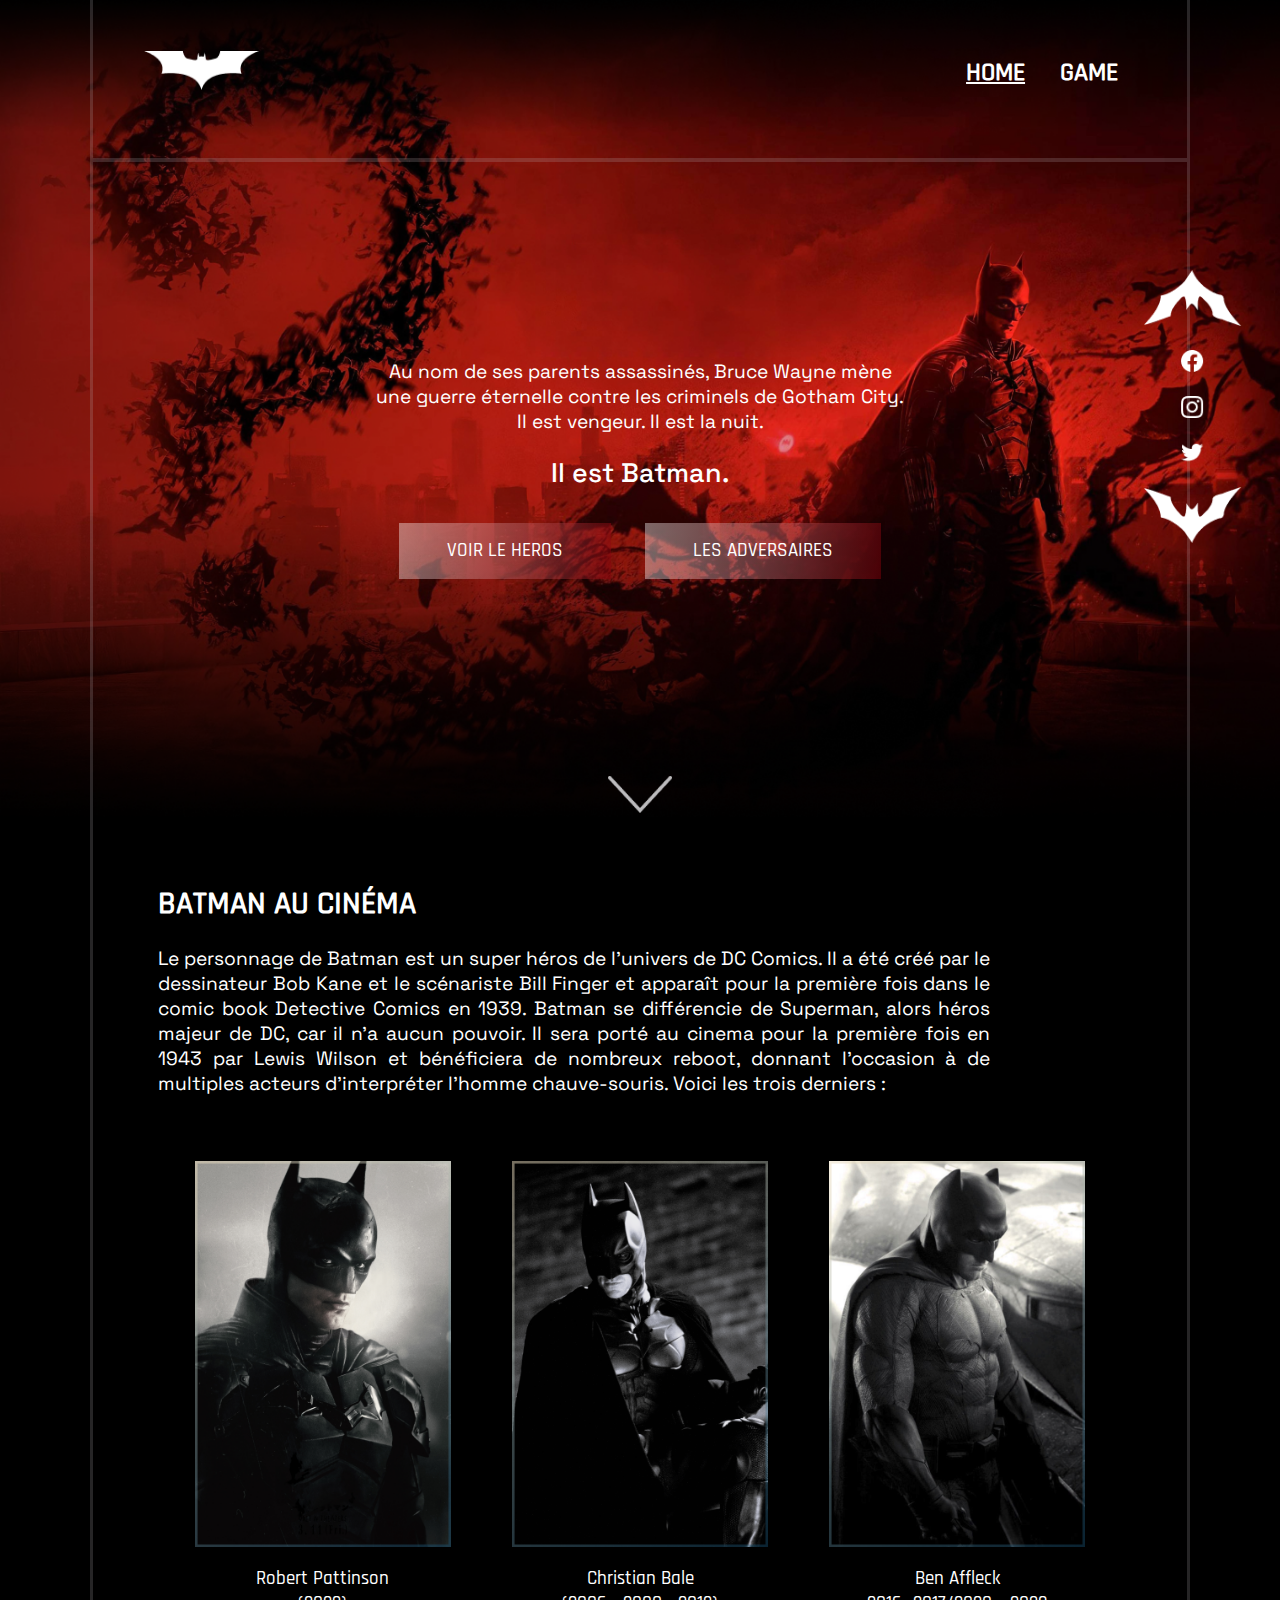
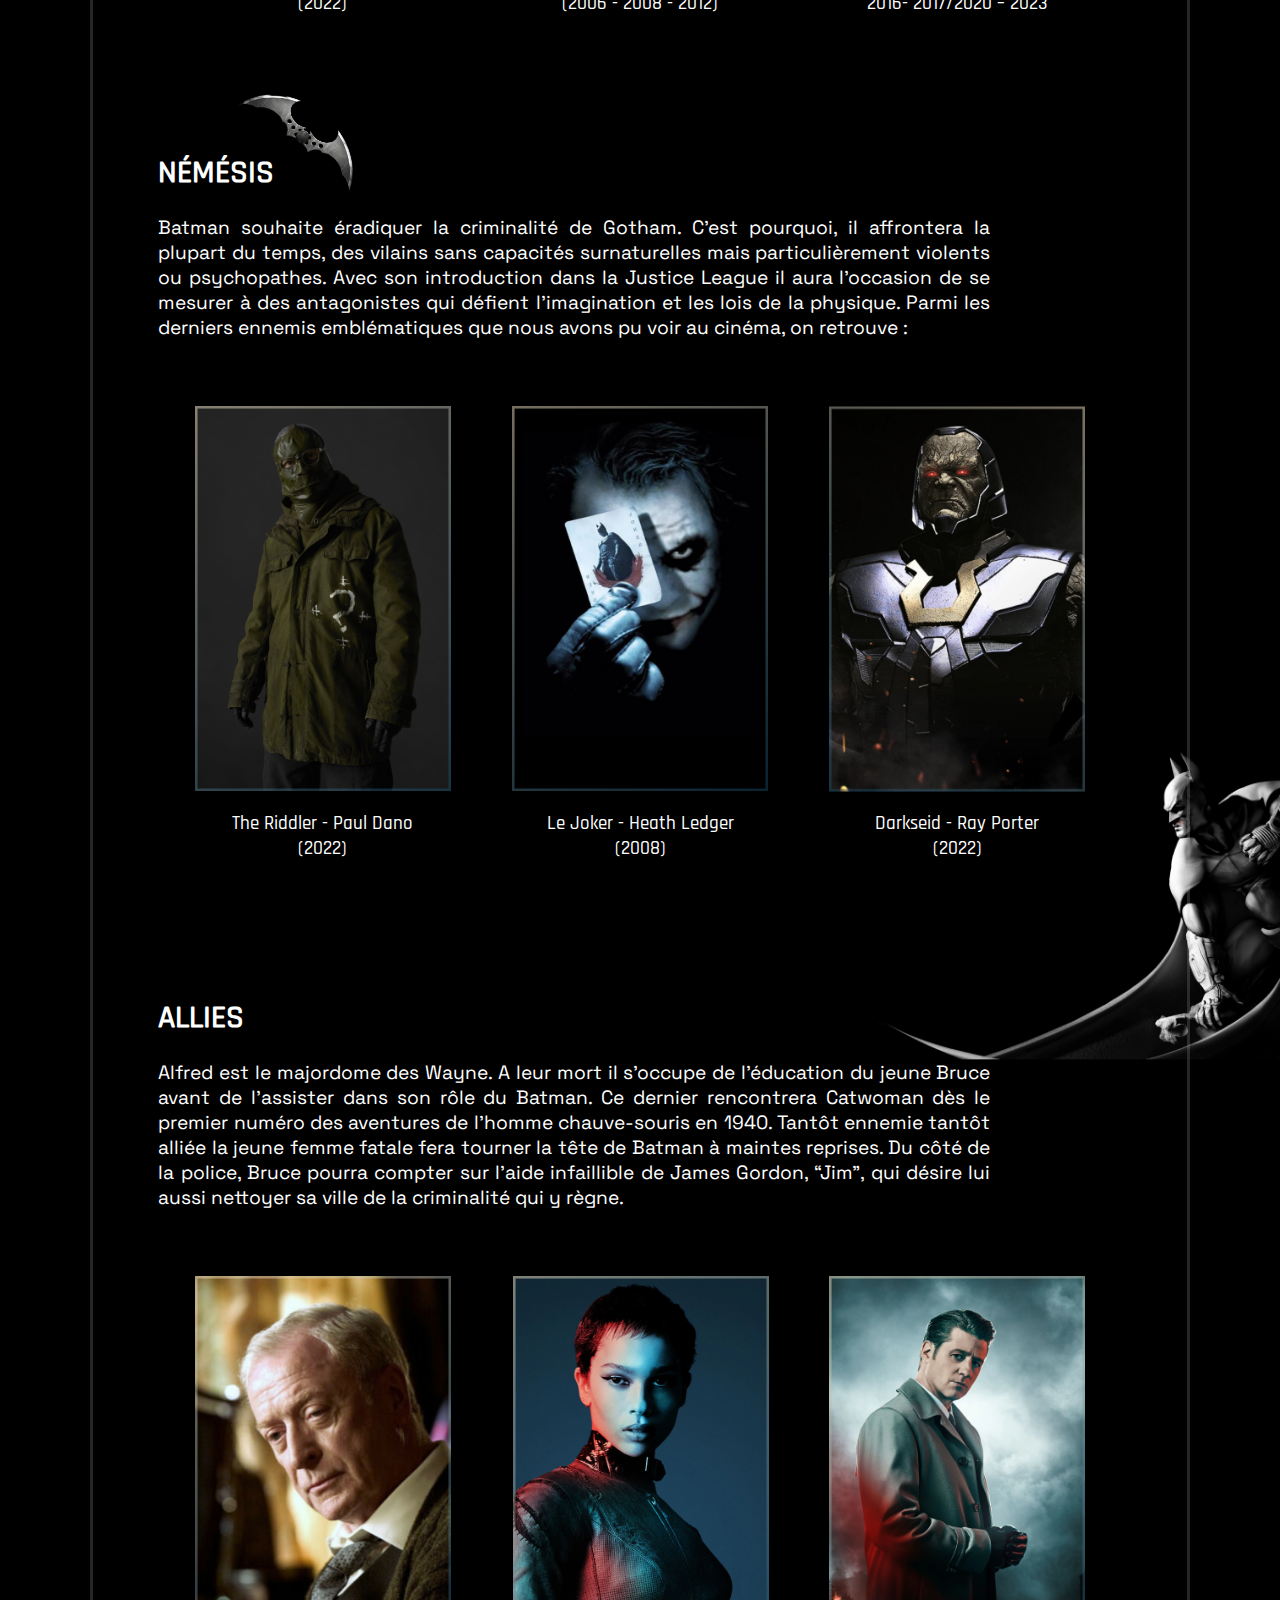
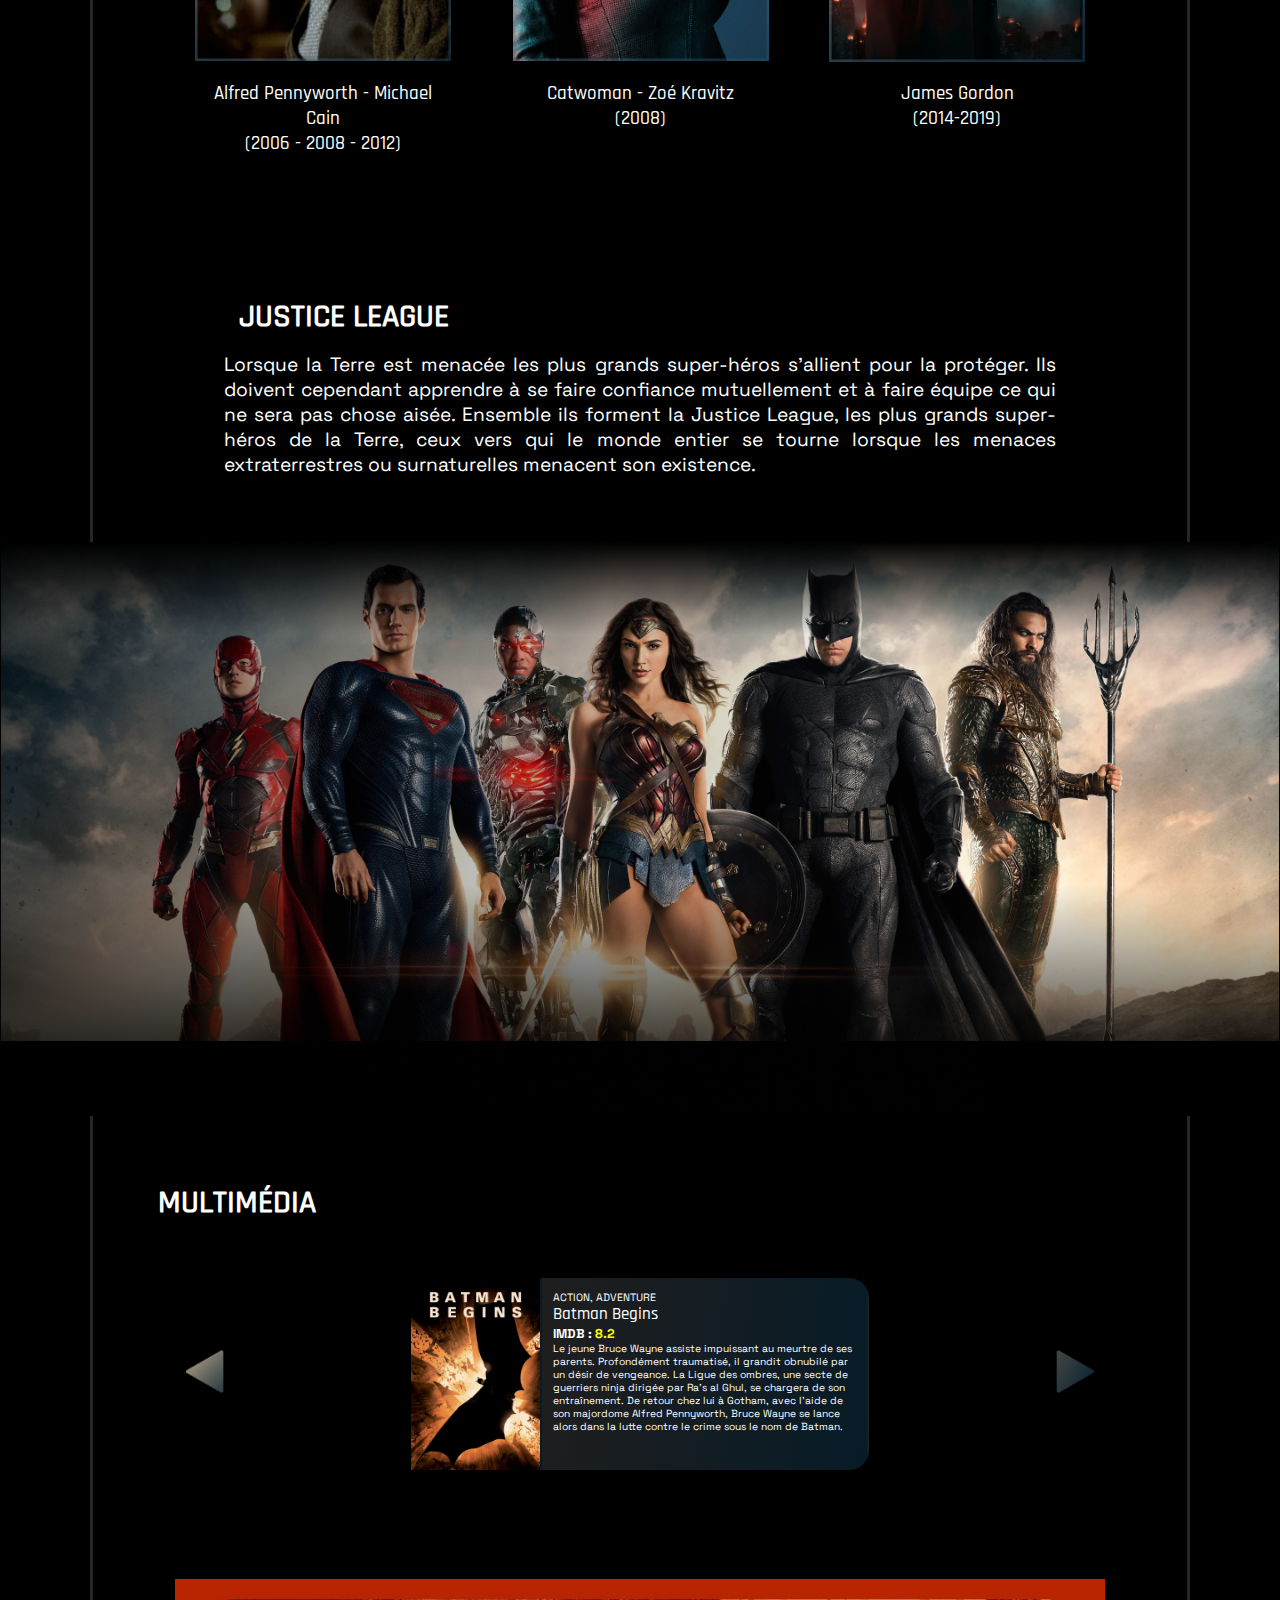
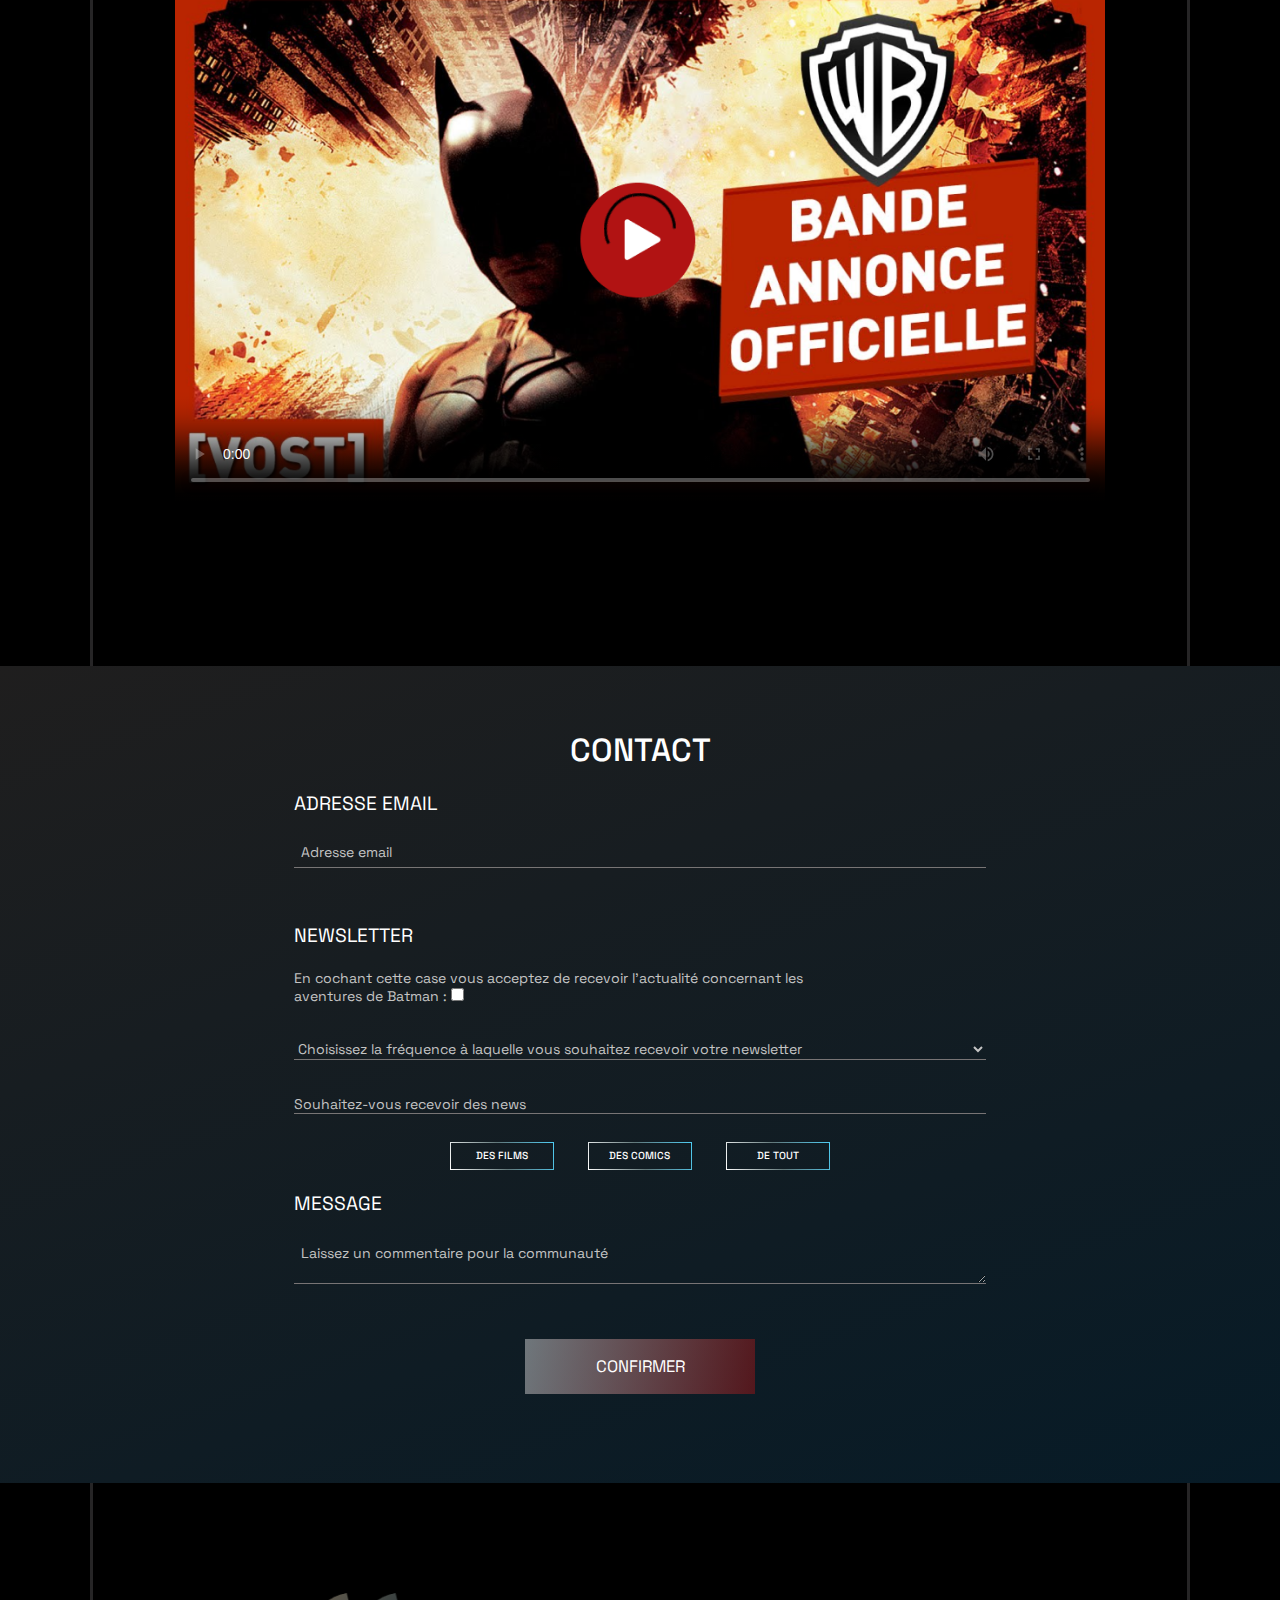
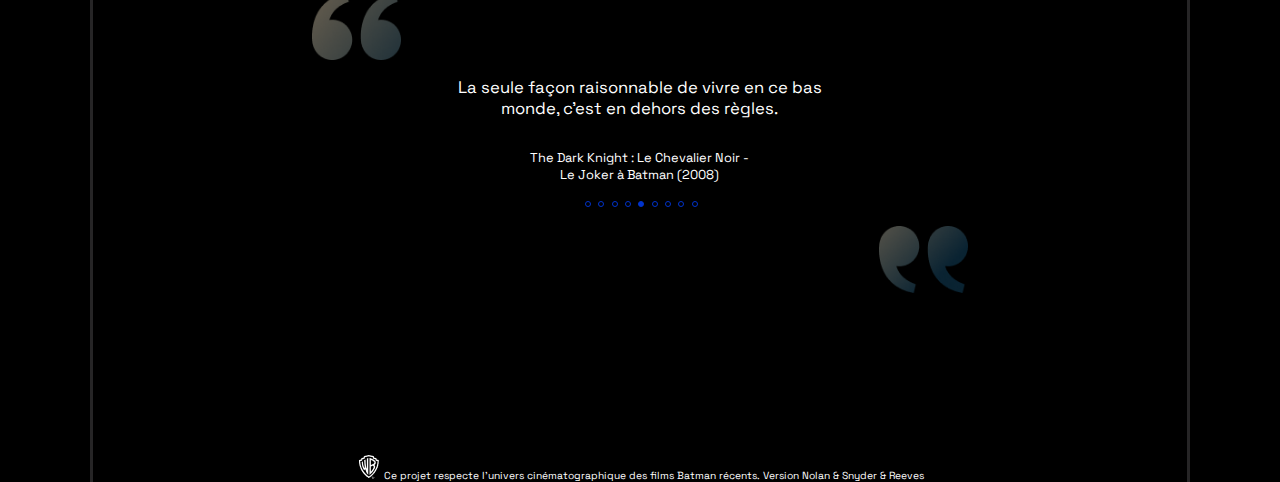
==== index.html @ c0bdfdc0 "first version" ====
<!DOCTYPE html>
<html lang="en">
<head>
    <meta charset="UTF-8">
    <meta http-equiv="X-UA-Compatible" content="IE=edge">
    <meta name="viewport" content="width=device-width, initial-scale=1.0">
    <link rel="stylesheet" href="css/style.css">
    <link rel="icon" type="image/x-icon" href="favicon.png" />
    <title>BatMan</title>
</head>
<body>
    <section id="hero">
        <header>
            <nav>
                <a href=""><img src="img/Logos/logohome.png" alt=""></a>
                <ul>
                    <li id="active"><a href="index.html">HOME</a></li>
                    <li><a href="game.html">GAME</a></li>
                </ul>
            </nav>
        </header>
        
        <!-- Premiers contenus -->
        <section class="container">
            <div class="part1 fadeIn">
                <p>Au nom de ses parents assassinés, Bruce Wayne mène <br> une guerre éternelle contre les 
                    criminels de Gotham City. <br> Il est vengeur. Il est la nuit.</p>
                <h2>Il est Batman.</h2>
                <a href="#heros"><button>VOIR LE HEROS</button></a>
                <a href="#adversaires"><button>LES ADVERSAIRES</button></a>
                <a class="fleche" href="#cinema"><img src="./img/Logos/flèche_down_header.png" alt="" style="width: 5vw;"></a>
            </div>
        </section>
    </section>

    <!-- scroll icons -->
    <div class="scrollIcons">
        <a href="#hero">
            <img src="./img/Logos/logo_bat_flèche.png" alt="" style="width: 7.6vw;">
        </a>
        <a href="">
            <img src="./img/Logos/icon_facebook.png" alt="">
        </a>
        <a href="">
            <img src="./img/Logos/icon_ig.png" alt="">
        </a>
        <a href="">
            <img src="./img/Logos/icon_tw.png" alt="">
        </a>
        <a href="#bas">
            <img src="./img/Logos/logo_bat_flèche_2.png" alt="" style="width: 7.6vw;">
        </a>
    </div>

    <!-- début du contenu principal -->
    <main>
        <!-------------------------SECONDE PARTIE ------------------------------->
        <!-- sous-partie1 -->
        <section class="container" id="cinema">
            <div class="part2 fadeIn">
                <h1>BATMAN AU CINÉMA</h1>
                <p>
                    Le personnage de Batman est un super héros de l’univers de DC Comics. Il a été créé par le dessinateur Bob Kane et le scénariste Bill Finger et apparaît pour la première fois dans le comic book Detective Comics en 1939. Batman se différencie de Superman,
                    alors héros majeur de DC, car il n’a aucun pouvoir. Il sera porté au cinema pour la première fois en 1943 par Lewis Wilson et bénéficiera de nombreux reboot, donnant l’occasion à de multiples acteurs d’interpréter l’homme chauve-souris.
                    Voici les trois derniers :
                </p>
            </div>

            <div class="lesTrois" id="heros">
                <div class="les3 zoom">
                    <figure><img src="./img/Illustrations/Bathome2.png" alt=""></figure>
                    <figcaption>Robert Pattinson <br>(2022)</figcaption>
                    <!-- à propos de l'acteur -->
                    <div class="acteur">
                        <div>
                            <img src="img/Illustrations/Bathome2.png">
                            <p>Robert Pattinson <br> <span>2022</span></p>
                        </div>
                    </div>
                </div>
                <div class="les3 zoom">
                    <figure><img src="./img/Illustrations/Bathome3.png" alt=""></figure>
                    <figcaption>Christian Bale <br>(2006 - 2008 - 2012)</figcaption>
                    <!-- à propos de l'acteur -->
                    <div class="acteur">
                        <div>
                            <img src="img/Illustrations/Bathome3.png">
                            <p>Christian Bale <br> <span>2006 - 2008 - 2012</span></p>
                        </div>
                    </div>
                </div>
                <div class="les3 zoom">
                    <figure><img src="./img/Illustrations/Bathome4.png" alt=""></figure>
                    <figcaption>Ben Affleck <br>2016- 2017/2020 – 2023</figcaption>
                    <!-- à propos de l'acteur -->
                    <div class="acteur">
                        <div>
                            <img src="img/Illustrations/Bathome4.png">
                            <p>Ben Affleck <br> <span>2016- 2017/2020 – 2023</span></p>
                        </div>
                    </div>
                </div>
            </div>
        </section>

        <!-- sous-partie2 -->
        <section class="container">
            <div class="part2 fadeIn" id="nemesis">
                <img class="ailes" src="./img/Illustrations/Bathome13.png" alt="">
                <h1>NÉMÉSIS</h1>
                <p>
                    Batman souhaite éradiquer la criminalité de Gotham. C’est pourquoi, il affrontera la plupart du temps, des vilains sans capacités surnaturelles mais particulièrement violents ou psychopathes. Avec son introduction dans la Justice League il aura l’occasion
                    de se mesurer à des antagonistes qui défient l’imagination et les lois de la physique. Parmi les derniers ennemis emblématiques que nous avons pu voir au cinéma, on retrouve :
                </p>
            </div>
            <div class="lesTrois" id="adversaires">
                <div class="les3 zoom">
                    <figure><img src="./img/Illustrations/Bathome5.png" alt=""></figure>
                    <figcaption>The Riddler - Paul Dano <br>(2022)</figcaption>
                    <!-- à propos de l'acteur -->
                    <div class="acteur">
                        <div>
                            <img src="img/Illustrations/Bathome5.png">
                            <p>The Riddler/Edward Nashton <br> <span> Paul Dano-2022</span></p>
                        </div>
                    </div>
                </div>
                <div class="les3 zoom">
                    <figure><img src="./img/Illustrations/Bathome6.png" alt=""></figure>
                    <figcaption>Le Joker - Heath Ledger <br>(2008)</figcaption>
                    <!-- à propos de l'acteur -->
                    <div class="acteur">
                        <div>
                            <img src="img/Illustrations/Bathome6.png">
                            <p>The Joker <br> <span>Heath Ledger-2008</span></p>
                        </div>
                    </div>
                </div>
                <div class="les3 zoom">
                    <figure><img src="./img/Illustrations/Bathome7.png" alt=""></figure>
                    <figcaption>Darkseid - Ray Porter <br>(2022)</figcaption>
                    <!-- à propos de l'acteur -->
                    <div class="acteur">
                        <div>
                            <img src="img/Illustrations/Bathome7.png">
                            <p>Darkseid <br> <span>Ray Porter-2020</span></p>
                        </div>
                    </div>
                </div>
            </div>
        </section>

        <!-- image de batman à droite -->
        <section class="container">
            <div class="imgDroit">
                <img src="./img/Illustrations/Bathome12.png" alt="" style="width: 33vw;">
            </div>
        </section>
        
        <!-- sous-partie3 -->
        <section class="container">
            <div class="part2 fadeIn">
                <h1 id="allies">ALLIES</h1>
                <p>
                    Alfred est le majordome des Wayne. A leur mort il s’occupe de l’éducation du jeune Bruce avant de l’assister dans son rôle du Batman. Ce dernier rencontrera Catwoman dès le premier numéro des aventures de l’homme chauve-souris en 1940. Tantôt ennemie
                    tantôt alliée la jeune femme fatale fera tourner la tête de Batman à maintes reprises. Du côté de la police, Bruce pourra compter sur l’aide infaillible de James Gordon, “Jim”, qui désire lui aussi nettoyer sa ville de la criminalité
                    qui y règne. 
                </p>
            </div>
            <div class="lesTrois">
                <div class="les3 zoom">
                    <figure><img src="./img/Illustrations/Bathome9.png" alt=""></figure>
                    <figcaption>Alfred Pennyworth - Michael Cain <br>(2006 - 2008 - 2012)</figcaption>
                    <!-- à propos de l'acteur -->
                    <div class="acteur"  style="margin-bottom: 8%;">
                        <div>
                            <img src="img/Illustrations/Bathome9.png">
                            <p>Alfred Pennyworth <br> <span>Michael Cain-2006-2008-2012</span></p>
                        </div>
                    </div>
                </div>
                <div class="les3 zoom">
                    <figure><img src="./img/Illustrations/Bathome8.png" alt=""></figure>
                    <figcaption>Catwoman - Zoé Kravitz <br>(2008)</figcaption>
                    <!-- à propos de l'acteur -->
                    <div class="acteur">
                        <div>
                            <img src="img/Illustrations/Bathome8.png">
                            <p>Catwoman <br> <span>Zoé Kravitz-2022</span></p>
                        </div>
                    </div>
                </div>
                <div class="les3 zoom">
                    <figure><img src="./img/Illustrations/Bathome10.png" alt=""></figure>
                    <figcaption>James Gordon <br>(2014-2019)</figcaption>
                    <!-- à propos de l'acteur -->
                    <div class="acteur">
                        <div>
                            <img src="img/Illustrations/Bathome10.png">
                            <p>Jim Gordon <br> <span>Benjamin McKenzie-2014-2019</span></p>
                        </div>
                    </div>
                </div>
            </div>
            
        <!-- justice league -->
            <div class="part2jl fadeIn">
                <h1>JUSTICE LEAGUE</h1>
                <p>
                    Lorsque la Terre est menacée les plus grands super-héros s’allient pour la protéger. Ils doivent cependant apprendre à se faire confiance mutuellement et à faire équipe ce qui ne sera pas chose aisée. Ensemble ils forment la Justice League, les plus grands
                    super-héros de la Terre, ceux vers qui le monde entier se tourne lorsque les menaces extraterrestres ou surnaturelles menacent son existence. </p>
            </div>
        </section>

        <div class="heros">
            <img id="imgBat11" src="./img/Illustrations/Bathome11.png" alt="">
        </div>

        <!-- sous-partie4 -->
        <section class="container">
            <div class="part2 fadeIn">
                <h1>MULTIMÉDIA</h1>
            </div>
            <div class="multimedia fadeIn">
                <div class="direction">
                    <a href="">
                        <img src="./img/Logos/icon_flèche_1.png" alt="">
                    </a>
                </div>

                <img class="begin" src="./img/Illustrations/Bathome_ba1.png" alt="">
                <div class="action">
                    <h5>ACTION, ADVENTURE</h5>
                    <h4>Batman Begins</h4>
                    <h6>IMDB : <span style="color:#ffff00">8.2</span></h6>
                    <p>Le jeune Bruce Wayne assiste impuissant au meurtre de ses parents. Profondément traumatisé, il grandit obnubilé par un désir de vengeance. La Ligue des ombres, une secte de guerriers ninja dirigée par Ra's al Ghul, se chargera
                        de son entraînement. De retour chez lui à Gotham, avec l'aide de son majordome Alfred Pennyworth, Bruce Wayne se lance alors dans la lutte contre le crime sous le nom de Batman.
                    </p>
                </div>
                <div class="direction">
                    <a href="">
                        <img src="./img/Logos/icon_flèche_2.png" alt="">
                    </a>
                </div>
            </div>

            <div class="bande fadeIn">
                <video poster="./img/Illustrations/Bathome_ba2.png" src="https://www.youtube.com/watch?v=jXrFsn9pcZY" controls></video>
            </div>
        </section>

        <!-- formulaire -->
        <section class="contact fadeIn">
            <div class="form">
                <h1> CONTACT</h1>
                <form action="" id="form-contact">
                    <label class="titre" for="email">ADRESSE EMAIL</label>
                    <input type="email" name="email" placeholder="Adresse email">
                    <label class="titre" for="newsletter">NEWSLETTER</label>
                    <label class="cocher" for=""> En cochant cette case vous acceptez de recevoir l’actualité concernant les <br> aventures de Batman :</label>
                    <input type="checkbox">
                    <div class="report">
                        <select name="choix" class="news">
                            <option value="">Choisissez la fréquence à laquelle vous souhaitez recevoir votre newsletter</option>
                            <option value="">Une fois par semaine</option>
                            <option value="">Une fois toutes les deux semaines(2fois par mois)</option>
                            <option value="">Une fois par mois</option>
                            <option value="">Une fois tous les trois mois</option>
                            <option value="">Une fois tous les six mois</option>
                        </select>
                    </div>
                    <div class="report">
                        <p class="news"> Souhaitez-vous recevoir des news</p>
                    </div>
                    <div class="btn-group">
                       <button>Des films</button>
                       <button>Des comics</button>
                       <button>De tout</button>
                    </div>
                    <label class="titre">MESSAGE</label>
                    <textarea name="message" id="" placeholder="Laissez un commentaire pour la communauté"></textarea>
                    <input type="submit" value="CONFIRMER">
                </form>
            </div>

        </section>
    </main>

    <!-- Citation -->
    <section class="container" id="citation">
        <div class="container2 fadeIn">
            <div class="g-open">
                <img src="./img/Logos/icon_guillemets_1.png" alt="" style="width: 7vw;">
            </div>
            <div class="citation-carte">
                <p class="citation-texte">La seule façon raisonnable de vivre en ce bas monde, c'est en dehors des règles.</p>

                <p class="citation-auteur" style="font-size: 1em;">The Dark Knight : Le Chevalier Noir - <br> Le Joker à Batman (2008)</p>
            </div>

            <div class="ronds">
                <svg>
                    <circle cx="8" cy="8" r="2.5" stroke="#0033cc" stroke-width="1" fill="tranparent"></circle>
                </svg>
                <svg>
                    <circle cx="8" cy="8" r="2.5" stroke="#0033cc" stroke-width="1" fill="tranparent"></circle>
                </svg>
                <svg>
                    <circle cx="8" cy="8" r="2.5" stroke="#0033cc" stroke-width="1" fill="tranparent"></circle>
                </svg>
                <svg>
                    <circle cx="8" cy="8" r="2.5" stroke="#0033cc" stroke-width="1" fill="tranparent"></circle>
                </svg>
                <svg>
                    <circle cx="8" cy="8" r="2.5" stroke="#0033cc" stroke-width="1" fill="#0033cc"></circle>
                </svg>
                <svg>
                    <circle cx="8" cy="8" r="2.5" stroke="#0033cc" stroke-width="1" fill="tranparent"></circle>
                </svg>
                <svg>
                    <circle cx="8" cy="8" r="2.5" stroke="#0033cc" stroke-width="1" fill="tranparent"></circle>
                </svg>
                <svg>
                    <circle cx="8" cy="8" r="2.5" stroke="#0033cc" stroke-width="1" fill="tranparent"></circle>
                </svg>
                <svg>
                    <circle cx="8" cy="8" r="2.5" stroke="#0033cc" stroke-width="1" fill="tranparent"></circle>
                </svg>
            </div>
            
            <div class="g-close">
                <img src="./img/Logos/icon_guillemets_2.png" alt="" style="width: 7vw;">
            </div>
        </div>
    </section>

    <!-- Pied de page -->
    <footer class="container" id="bas">
        <div class="container2">
            <div class="text">
                <img src="./img/Logos/icon_WB.png" alt="">
                <span> Ce projet respecte l’univers cinématographique des films Batman récents. Version Nolan & Snyder & Reeves</span>
            </div>
        
        </div>
    </footer>

        <!-- Popup -->
    <div class="popup-message" id="modal">
        <div class="popup-content">
            <span class="message">Message reçu !</span>
        </div>
    </div>

    <!-- scripts -->
    <script src="script/home.js"></script>
</body>
</html>
---- css/style.css ----
@charset "UTF-8";
/* the Font */
@font-face {
  font-family: font1;
  src: url(../fonts/Rajdhani-Medium.ttf);
}
@font-face {
  font-family: font2;
  src: url(../fonts/SpaceGrotesk-VariableFont_wght.ttf);
}
/*main style */
:root {
  --yellow-color: #FFFF00;
  --yellow-light: #F8F184;
  --blue-color: #19587D;
  --black1: #000000;
  --grey-border: rgba(188, 187, 189, 0.2);
  --color-black: #1f1e1e;
  --gradient-white: #eddebf67;
  --color-marine: #071b27;
  scroll-behavior: smooth;
}

* {
  margin: 0;
  padding: 0;
  box-sizing: border-box;
}

html {
  font-size: 1vw;
}

body {
  overflow-x: hidden;
  color: white;
  background-color: var(--black1);
}

p {
  font-family: font2;
  font-size: 1.5em;
  font-weight: 400;
}

h1 {
  font-family: font1;
  font-size: 2.5em;
}

h2 {
  font-family: font2;
  font-size: 2.06em;
  font-weight: 400;
}

figcaption {
  font-family: font1;
  font-size: 1.5em;
  font-weight: 400;
}

button {
  font-family: font1;
  font-size: 1.5em;
  font-weight: 500;
  text-transform: uppercase;
}

.container {
  border: 3px solid var(--grey-border);
  border-top: 0;
  border-bottom: 0;
  margin-left: 7%;
  margin-right: 7%;
}

/* nav style */
nav {
  padding: 4% 0% 5% 4%;
  margin-left: 7%;
  margin-right: 7%;
  display: flex;
  align-items: center;
  justify-content: space-between;
  border: 3px solid var(--grey-border);
  border-bottom: 4px solid var(--grey-border);
  border-top: 0px;
}
nav img {
  width: 9vw;
}
nav ul {
  list-style-type: none;
  margin-right: 10%;
  display: flex;
  gap: 30%;
}
nav ul a {
  display: block;
  text-decoration: none;
  font-family: font1;
  font-size: 2em;
  font-weight: bold;
  color: white;
}
nav ul a:hover {
  color: var(--yellow-color);
  text-decoration: underline;
}
nav #active {
  text-decoration: underline;
}

/* right scrollIc */
.scrollIcons {
  display: flex;
  flex-direction: column;
  align-items: center;
  position: fixed;
  right: 0%;
  transform: translate(-40%);
  top: 30%;
  gap: 20px;
  z-index: 10;
}

.scrollIcons img {
  width: 1.7vw;
}

/*footer*/
footer {
  clear: right;
}

footer .text {
  text-align: center;
  font-size: 0.8em;
  font-family: font2;
}

footer .social {
  display: flex;
  justify-content: center;
  gap: 2em;
  margin: 2em 0;
}

footer .social-items img {
  vertical-align: middle;
  width: 1.7vw;
}

nav a img:hover, .scrollIcons img:hover, #home:hover, .social-items img:hover {
  filter: invert(4%) sepia(100%) saturate(1680%) hue-rotate(352deg) brightness(109%) contrast(104%);
}

.zoom {
  animation-name: zoomIn; 
  animation-duration: 2s; 
  animation-timing-function: ease-in-out;
}

.fadeIn {
  animation-name: fadeIn;
  animation-duration: 2s;
}

@keyframes fadeIn {
  0% {
    opacity: 0%;
    transform: translateX(-100px);
  }
  100% {
    opacity: 100%;
    transform: translateX(0px);
  }
}

/*Zoom Animation*/
@keyframes zoomIn {
  0% {
    transform: scale(0); 
  }
  100% {
    transform: scale(1);
  }
}
/* Header*/
#hero {
  background-image: url("../img/Illustrations/Bathome1.png");
  background-size: cover;
  color: white;
}

/**/
.part1 {
  font-family: font2;
  text-align: center;
  padding-top: 18%;
}

.part1 h2 {
  font-family: font2;
  font-size: 2.1em;
  font-weight: 500;
}

.part1 p, .part1 h2 {
  width: 50%;
  margin: 0 auto;
  text-align: center;
}

.part1 h2 {
  margin-top: 2%;
  margin-bottom: 3%;
}

.part1 button {
  color: white;
  font-family: font1;
  background: linear-gradient(100deg, rgba(255, 255, 255, 0.4), rgba(137, 0, 9, 0.4705882353));
  padding: 0.8em 2.5em;
  margin: 0 0.8em;
  border: 0;
}

.part1 button:hover {
  background: linear-gradient(90deg, rgba(255, 255, 255, 0.747), rgb(177, 28, 28));
}

/*fleche*/
.part1 .fleche {
  display: block;
  margin-top: 18%;
}


/*Part2*/
.part2 {
  padding-top: 5%;
}

.part2 h1, .part2 p {
  padding: 1% 18% 1% 6%;
  text-align: justify;
}

.part2 h1 {
  font-weight: bold;
}

/*lesTrois Images*/
.lesTrois {
  display: flex;
  align-items: flex-start;
  justify-content: space-evenly;
  padding-top: 5%;
  padding-left: 5em;
  padding-right: 5em;
  flex-wrap: wrap;
  gap: 1.8em;
}

.lesTrois img {
  width: 20vw;
}

.les3:hover {
  transform: scale(1.1);
}

.les3 figcaption {
  text-align: center;
  padding: 6%;
}

.les3 {
  position: relative;
}

/* actors */
.acteur {
  visibility: hidden;
  position: absolute;
  bottom: 18%;
  text-align: center;
  align-items: center;
  z-index: 1;
  background-color: rgba(78, 76, 71, 0.3);
  width: 20vw;
  height: 10vw;
  border: 1.5px solid rgba(54, 51, 44, 0.7);
  padding: 2em;
}

.acteur div {
  background-image: linear-gradient(to right, rgba(255, 255, 255, 0.4) 40%, rgba(137, 0, 9, 0.4705882353) 60%);
  border-radius: 4em;
  width: 90%;
  margin: 0 auto;
}

.acteur img {
  width: 4vw;
  height: 4vw;
  border-radius: 50%;
  margin-left: -13em;
  margin-top: -1em;
}

.acteur p {
  font-family: font2;
  font-size: 1em;
  margin-top: -10%;
  padding-bottom: 10%;
}

.acteur span {
  color: yellow;
}

.les3:hover .acteur {
  visibility: visible;
}

/* petits ailes à côté de némésis*/
.part2 .ailes {
  width: 10vw;
  margin-left: 13%;
  margin-bottom: -5.5%;
}

/* image de batman à gauche */
.imgDroit {
  transform: translate(0%, -40%);
  z-index: -1;
  position: absolute;
  right: 0;
}

.part2 #allies {
  padding-top: 6%;
}

/* Justice league */
.part2jl {
  padding: 10% 12% 6% 12%;
  text-align: justify;
}

.part2jl h1 {
  padding-bottom: 2%;
  padding: 15px;
}

/* les super-héros */
.heros img {
  width: 100%;
}

/* sous-partie5 (multimédia) */
.multimedia {
  display: flex;
  flex-direction: row;
  margin: 4% auto 8% auto;
  width: auto;
}

.multimedia .begin {
  display: flex;
  margin: auto;
  margin-right: 0%;
  height: 15vw;
}

.multimedia .action {
  background-color: grey;
  border: 2px solid transparent;
  border-top-right-radius: 20px;
  border-bottom-right-radius: 20px;
  width: 30%;
  height: auto;
  padding: 1%;
  margin: 0 auto;
  margin-left: 0%;
  background-image: linear-gradient(100deg, var(--color-black), var(--color-marine));
}

.multimedia p {
  font-size: 0.8em;
}

.multimedia h6 {
  font-family: font2;
  font-size: 1em;
}

.multimedia h5 {
  font-family: font2;
  font-weight: 400;
}

.multimedia h4 {
  font-family: font1;
  font-size: 1.3em;
  font-weight: 400;
}

.multimedia .direction {
  display: flex;
  align-items: center;
  justify-content: center;
  margin: auto;
}

.multimedia .direction img {
  width: 3vw;
}

/* bande annonce */
.bande {
  display: flex;
  width: 85%;
  margin: 0 auto;
  margin-top: 10%;
  padding-bottom: 15%;
}

video:hover {
  box-shadow: 0.5em 1em 1em 0.5em #333;
}

video[poster] {
  width: 100%;
}

/* section contact */
.contact {
  background-image: linear-gradient(160deg, var(--color-black), var(--color-marine));
  padding: 5%;
}

.contact h1 {
  font-family: font2;
  font-weight: 500;
  text-align: center;
}

label.titre {
  font-family: font2;
  font-size: 1.5em;
}

.contact .form {
  width: 60%;
  margin: 0 auto;
}

.contact .titre {
  display: block;
  margin: 3% 0;
}

.contact .form input[type=email],
textarea {
  display: block;
  border-top: none;
  border-right: none;
  border-left: none;
  width: 100%;
  border-bottom: 1px solid rgba(128, 123, 123, 0.932);
  background-color: transparent;
  margin: 0% auto 8% auto;
  padding: 1%;
  font-size: 1.1em;
  color: white;
}

.news {
  background-color: transparent;
  font-family: font2;
  font-size: 1.1em;
  color: #c4c4c4;
  border: none;
  border-bottom: 1px solid rgba(128, 123, 123, 0.932);
  width: 100%;
}

option {
  background-color: rgb(25, 88, 125);
}

.contact .cocher {
  font-family: font2;
  font-size: 1.1em;
  color: #c4c4c4;
}

::-moz-placeholder {
  color: #c4c4c4;
  font-family: font2;
}

::placeholder {
  color: #c4c4c4;
  font-family: font2;
}

.report {
  margin: 5% auto 4% auto;
}

.btn-group {
  display: flex;
  justify-content: center;
  gap: 5%;
}

.btn-group button {
  padding: 1%;
  width: 15%;
  background-color: transparent;
  cursor: pointer;
  border: 1.5px solid;
  -o-border-image: linear-gradient(69deg, white, rgb(98, 120, 122), rgb(78, 205, 243)) 1;
     border-image: linear-gradient(69deg, white, rgb(98, 120, 122), rgb(78, 205, 243)) 1;
  color: white;
  font-family: font2;
  font-size: 0.8em;
}

.contact input[type=submit] {
  display: block;
  width: 230px;
  margin: 25px auto;
  padding: 2.5% 8% 2.5% 8%;
  background: linear-gradient(100deg, rgba(255, 255, 255, 0.4), rgba(189, 16, 16, 0.4));
  cursor: pointer;
  border: none;
  color: white;
  font-family: font2;
  font-size: 1.3em;
}

/* citation */
.container2 {
  margin: auto 20% auto 20%;
  padding-top: 10%;
}

#citation .citation-texte {
  font-size: 1.3em;
}

#citation .citation-carte {
  text-align: center;
  width: 60%;
  margin: 0 auto;
  padding-top: 2%;
  padding-bottom: 2%;
}

#citation .citation-auteur {
  padding-top: 30px;
  font-size: 0.875em;
  font-family: font2;
}

#citation .g-close {
  float: right;
  margin-top: -120px;
}

/* Petits ronds */
.ronds {
  display: flex;
  width: 120px;
  margin: 0 auto;
}

svg circle {
  display: flex;
  flex-direction: column;
}

.popup-message {
  position: fixed;
  width: 80%;
  height: 30vw;
  background-color: rgba(255, 255, 255, 0.2);
  border-radius: 30px;
  display: flex;
  align-items: center;
  justify-content: center;
  top: 20vh;
  left: 10vw;
  display: none;
}
.popup-message .popup-content {
  display: flex;
  justify-content: center;
  align-items: center;
  border-radius: 30px;
  background-image: linear-gradient(to bottom right, rgba(237, 222, 191, 0.4), rgba(25, 88, 125, 0.4));
  width: 80%;
  height: 80%;
  background-color: var(--color-black);
}
.popup-message .popup-content span {
  text-transform: uppercase;
  font-family: font1;
  font-size: 5em;
}

/* Fonts */
@font-face {
  font-family: font1;
  src: url(../fonts/Rajdhani-Medium.ttf);
}
@font-face {
  font-family: font2;
  src: url(../fonts/SpaceGrotesk-VariableFont_wght.ttf);
}
/* Style général */
:root {
  --yellow-color: #FFFF00;
  --yellow-light: #F8F184;
  --blue-color: #19587D;
  --black1: #000000;
  --grey-border: rgba(188, 187, 189, 0.2);
  --color-black: #1f1e1e;
  --gradient-white: #eddebf67;
  --color-marine: #071b27;
  scroll-behavior: smooth;
}

* {
  margin: 0;
  padding: 0;
  box-sizing: border-box;
}

html {
  font-size: 1vw;
}

body {
  overflow-x: hidden;
  color: white;
  background-color: var(--black1);
}

p {
  font-family: font2;
  font-size: 1.5em;
  font-weight: 400;
}

h1 {
  font-family: font1;
  font-size: 2.5em;
}

h2 {
  font-family: font2;
  font-size: 2.06em;
  font-weight: 400;
}

figcaption {
  font-family: font1;
  font-size: 1.5em;
  font-weight: 400;
}

button {
  font-family: font1;
  font-size: 1.5em;
  font-weight: 500;
  text-transform: uppercase;
}

.container {
  border: 3px solid var(--grey-border);
  border-top: 0;
  border-bottom: 0;
  margin-left: 7%;
  margin-right: 7%;
}

/* Nav */
nav {
  padding: 4% 0% 5% 4%;
  margin-left: 7%;
  margin-right: 7%;
  display: flex;
  align-items: center;
  justify-content: space-between;
  border: 3px solid var(--grey-border);
  border-bottom: 4px solid var(--grey-border);
  border-top: 0px;
}
nav img {
  width: 9vw;
}
nav ul {
  list-style-type: none;
  margin-right: 10%;
  display: flex;
  gap: 30%;
}
nav ul a {
  display: block;
  text-decoration: none;
  font-family: font1;
  font-size: 2em;
  font-weight: bold;
  color: white;
}
nav ul a:hover {
  color: var(--yellow-color);
  text-decoration: underline;
}
nav #active {
  text-decoration: underline;
}

/* Scroll Icônes du côté droit */
.scrollIcons {
  display: flex;
  flex-direction: column;
  align-items: center;
  position: fixed;
  right: 0%;
  transform: translate(-40%);
  top: 30%;
  gap: 20px;
  z-index: 10;
}

.scrollIcons img {
  width: 1.7vw;
}

/*footer*/
footer {
  clear: right;
}

footer .text {
  text-align: center;
  font-size: 0.8em;
  font-family: font2;
}

footer .social {
  display: flex;
  justify-content: center;
  gap: 2em;
  margin: 2em 0;
}

footer .social-items img {
  vertical-align: middle;
  width: 1.7vw;
}

nav a img:hover, .scrollIcons img:hover, #home:hover, .social-items img:hover {
  filter: invert(4%) sepia(100%) saturate(1680%) hue-rotate(352deg) brightness(109%) contrast(104%);
}

.zoom {
  animation-name: zoomIn; 
  animation-duration: 2s; 
  animation-timing-function: ease-in-out;
}

.fadeIn {
  animation-name: fadeIn;
  animation-duration: 2s;
}

/*Fadein animation*/
@keyframes fadeIn {
  0% {
    opacity: 0%;
    transform: translateX(-100px);
  }
  100% {
    opacity: 100%;
    transform: translateX(0px);
  }
}
@keyframes zoomIn {
  0% {
    transform: scale(0); 
  }
  100% {
    transform: scale(1); 
  }
}
/* Header*/
#hero_game {
  background-image: url("../img/Illustrations_game/Batgame_1.png");
  background-size: cover;
  color: white;
}

/*First Section*/
.part1_game {
  font-family: font2;
  text-align: center;
  padding-top: 18%;
}

.part1_game h1 {
  text-align: left;
  margin-left: 2em;
  font-family: font2;
  font-size: 4em;
  font-weight: 500;
  text-transform: uppercase;
}

/* *Fléche* */
.part1_game .fleche {
  display: block;
  margin-top: 30%;
}


/**/
.jeu {
  padding-top: 10%;
  display: flex;
  flex-direction: column;
  align-items: center;
  justify-content: center;
  text-align: center;
}

.jeu .quiz h1 {
  text-transform: uppercase;
  line-height: 4em;
}

.jeu .quiz img {
  width: 100%;
  margin-bottom: 10%;
}

.btn {
  background: linear-gradient(to right, #707070, rgba(209, 125, 14, 0.7529411765));
  padding: 2% 10%;
  border: none;
  color: white;
}

.quiz-container {
  display: none;
  padding-top: 10%;
  gap: 10%;
}

.quiz-questions {
  display: grid;
  grid-template-columns: 0.5fr 2.6fr;
  text-align: left;
  padding-bottom: 10%;
}

.quiz-questions img {
  width: 13vw;
}

.quiz-question label {
  background-color: #707070;
  width: 36vw;
  display: flex;
  align-items: center;
  margin: 2%;
  padding: 2% 2%;
}
.quiz-question label input {
  width: 2em;
  height: 2em;
  margin-right: 1em;
}
.quiz-question .question {
  margin: auto auto 8% 4%;
}

.suiv .btn, a.btn {
  font-family: font1;
  font-size: 1.5em;
  font-weight: 500;
  text-transform: uppercase;
}

.popup-result {
  position: fixed;
  display: none;
  top: 5vw;
  left: 13.5vw;
  width: 80%;
  height: 40vw;
}
.popup-result .result {
  width: 90%;
  background-image: linear-gradient(165deg, #201e1e, rgba(100, 59, 5, 0.7529411765));
  border-radius: 20px;
  display: flex;
  flex-direction: column;
  align-items: center;
  justify-content: center;
}
.popup-result .result h1 {
  text-decoration: underline;
}
.popup-result .result p {
  margin: 5%;
  text-align: center;
}
.popup-result .result a {
  text-decoration: none;
}
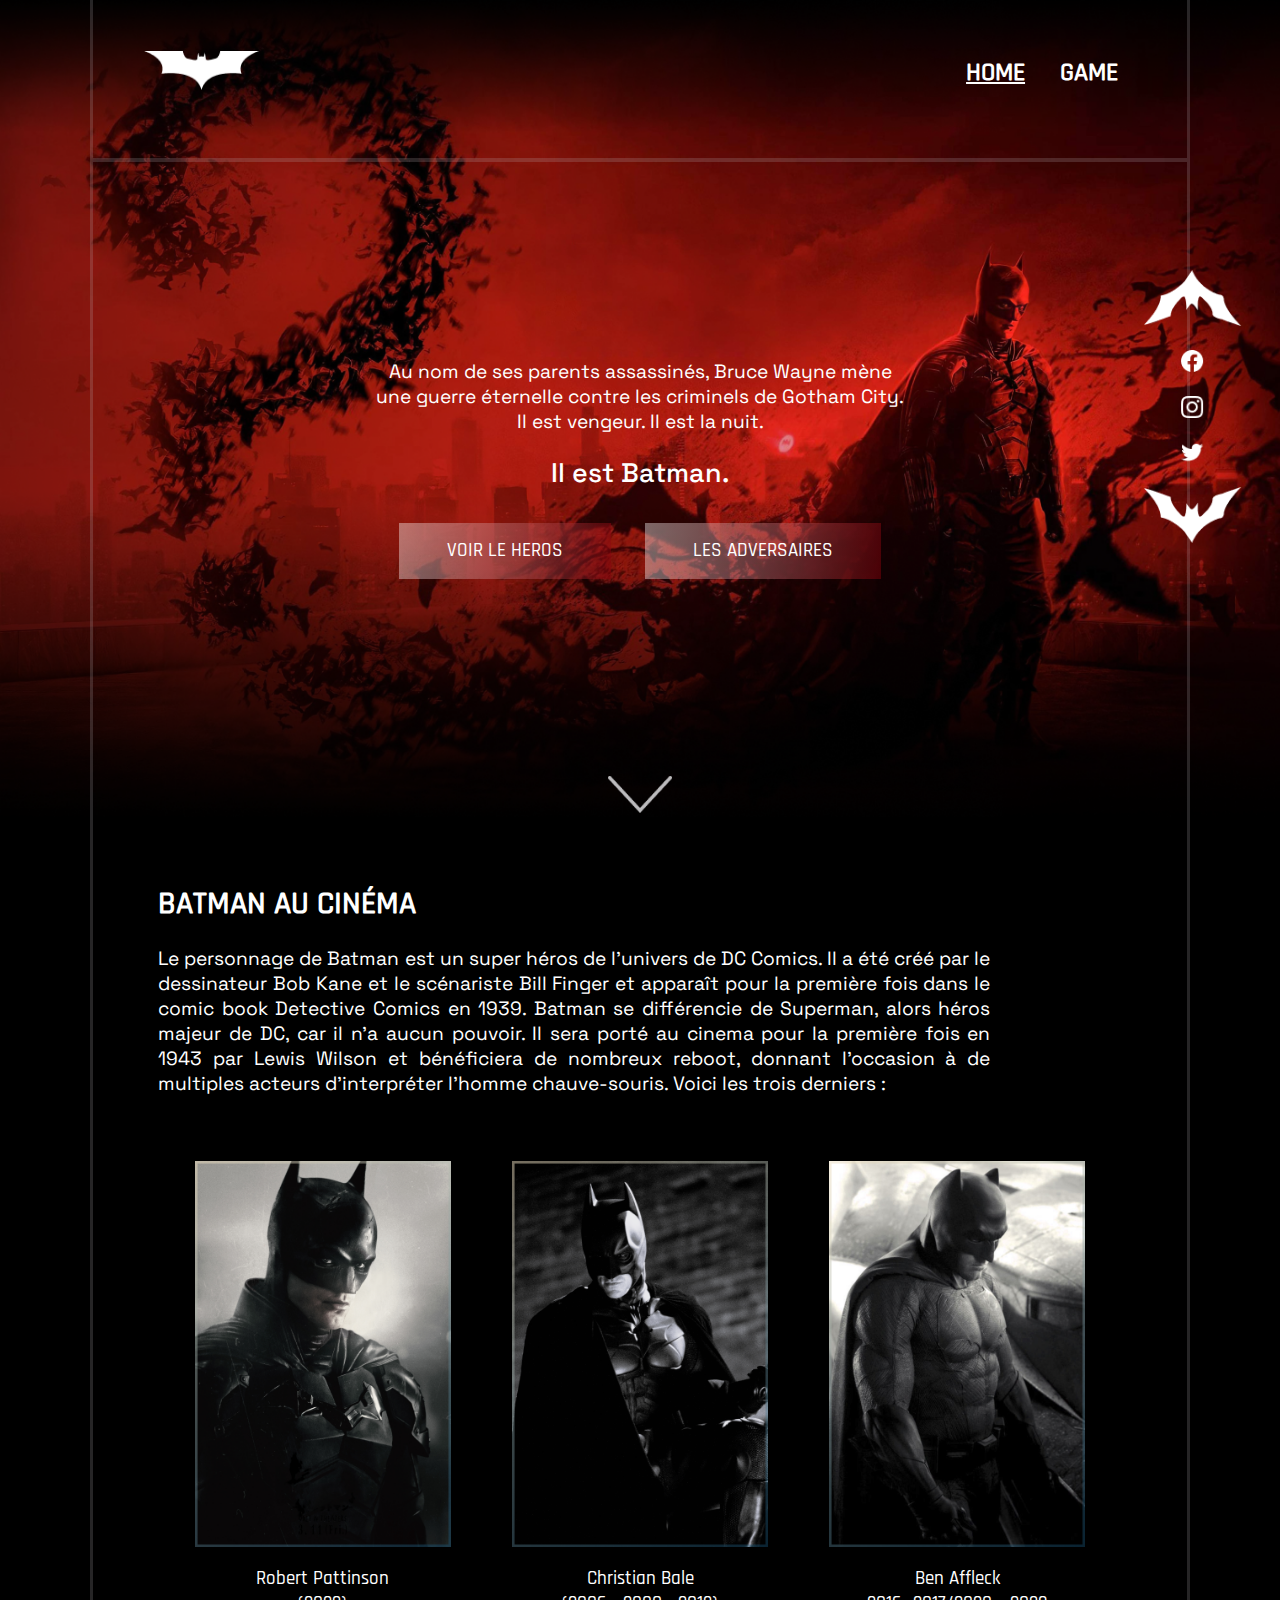
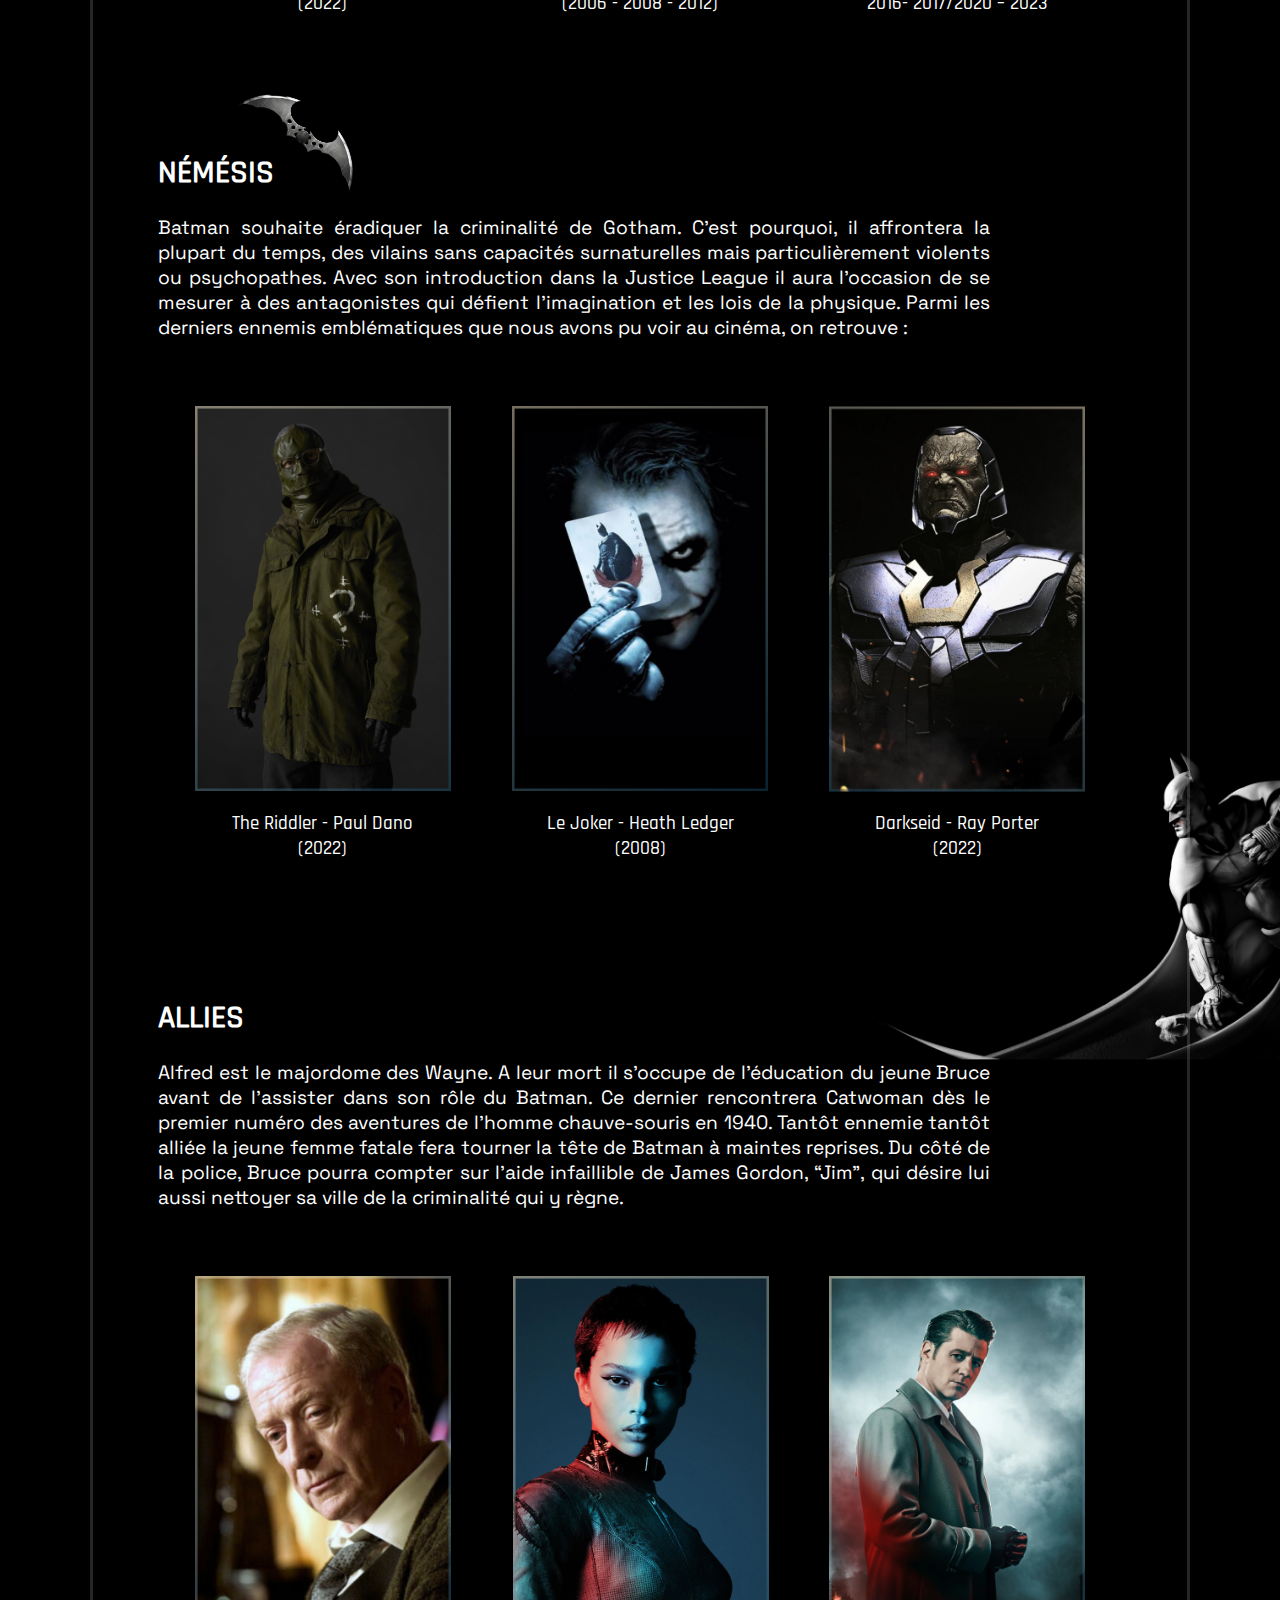
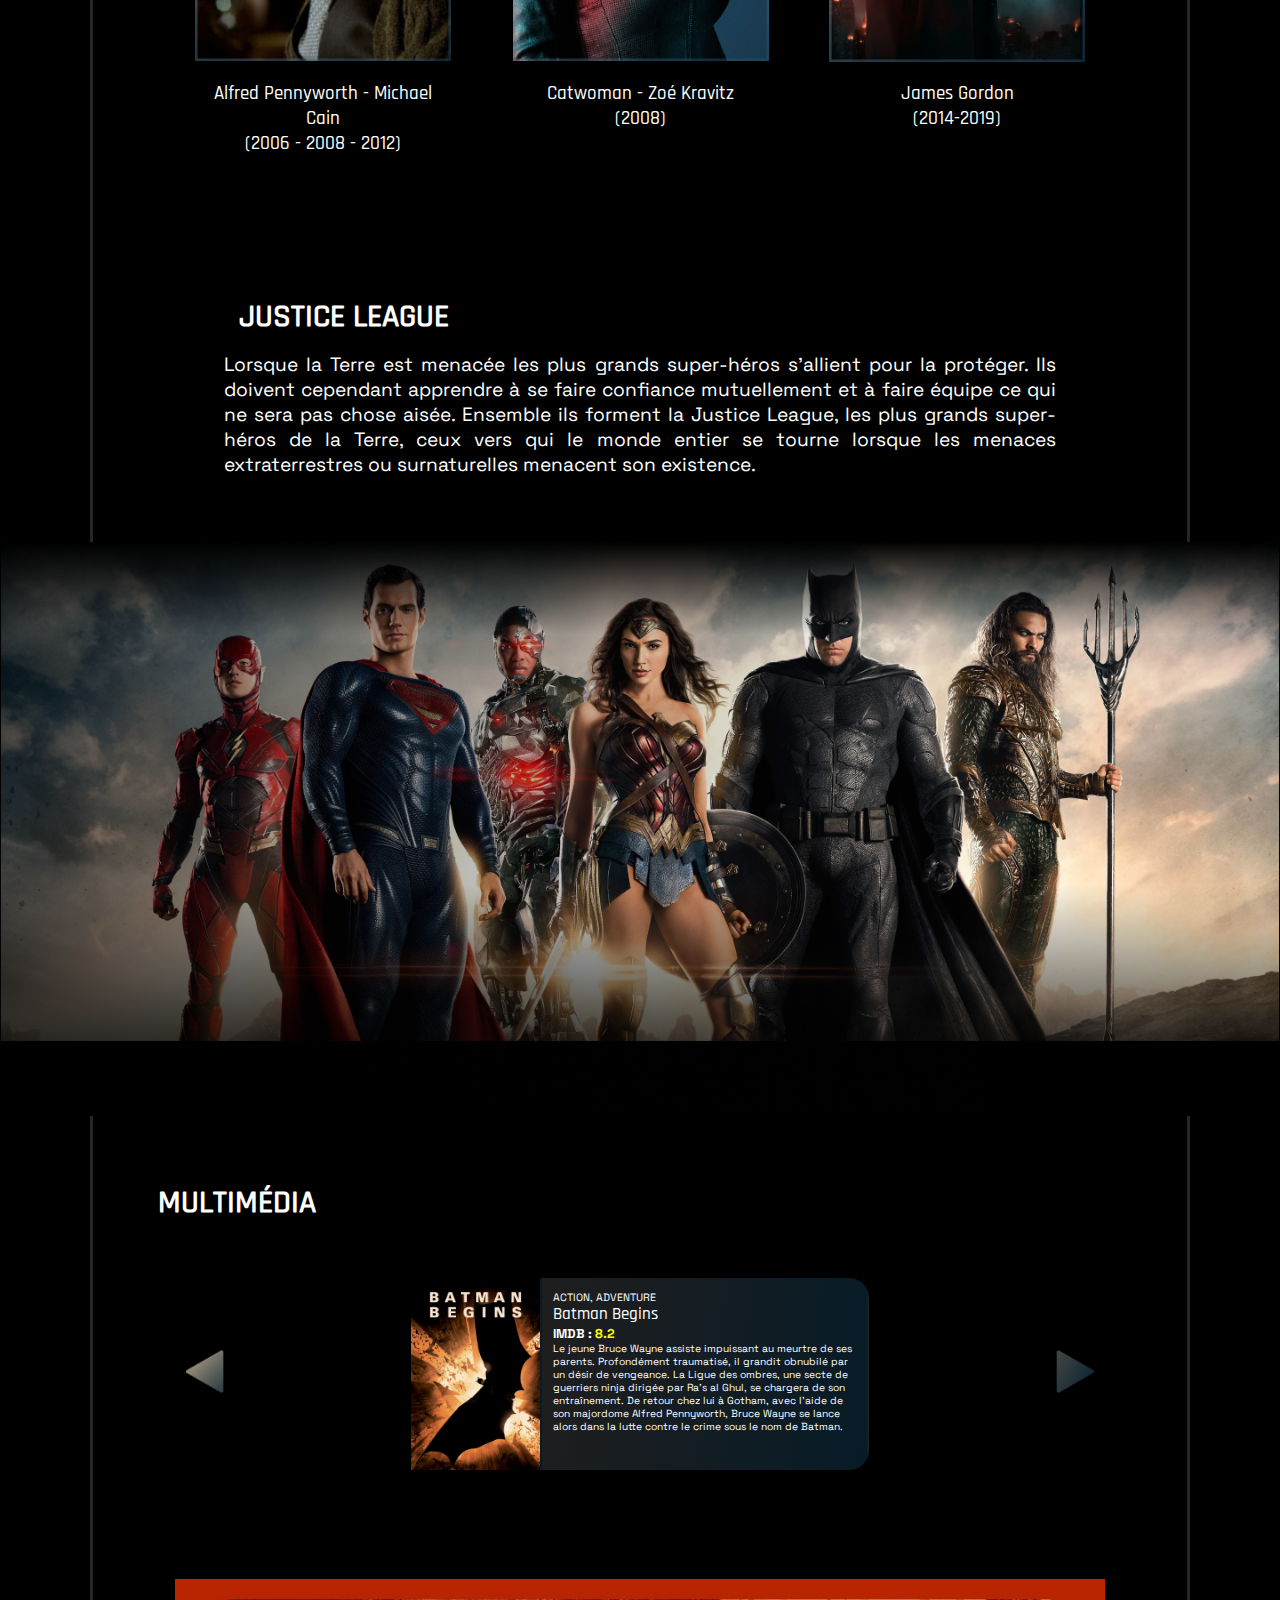
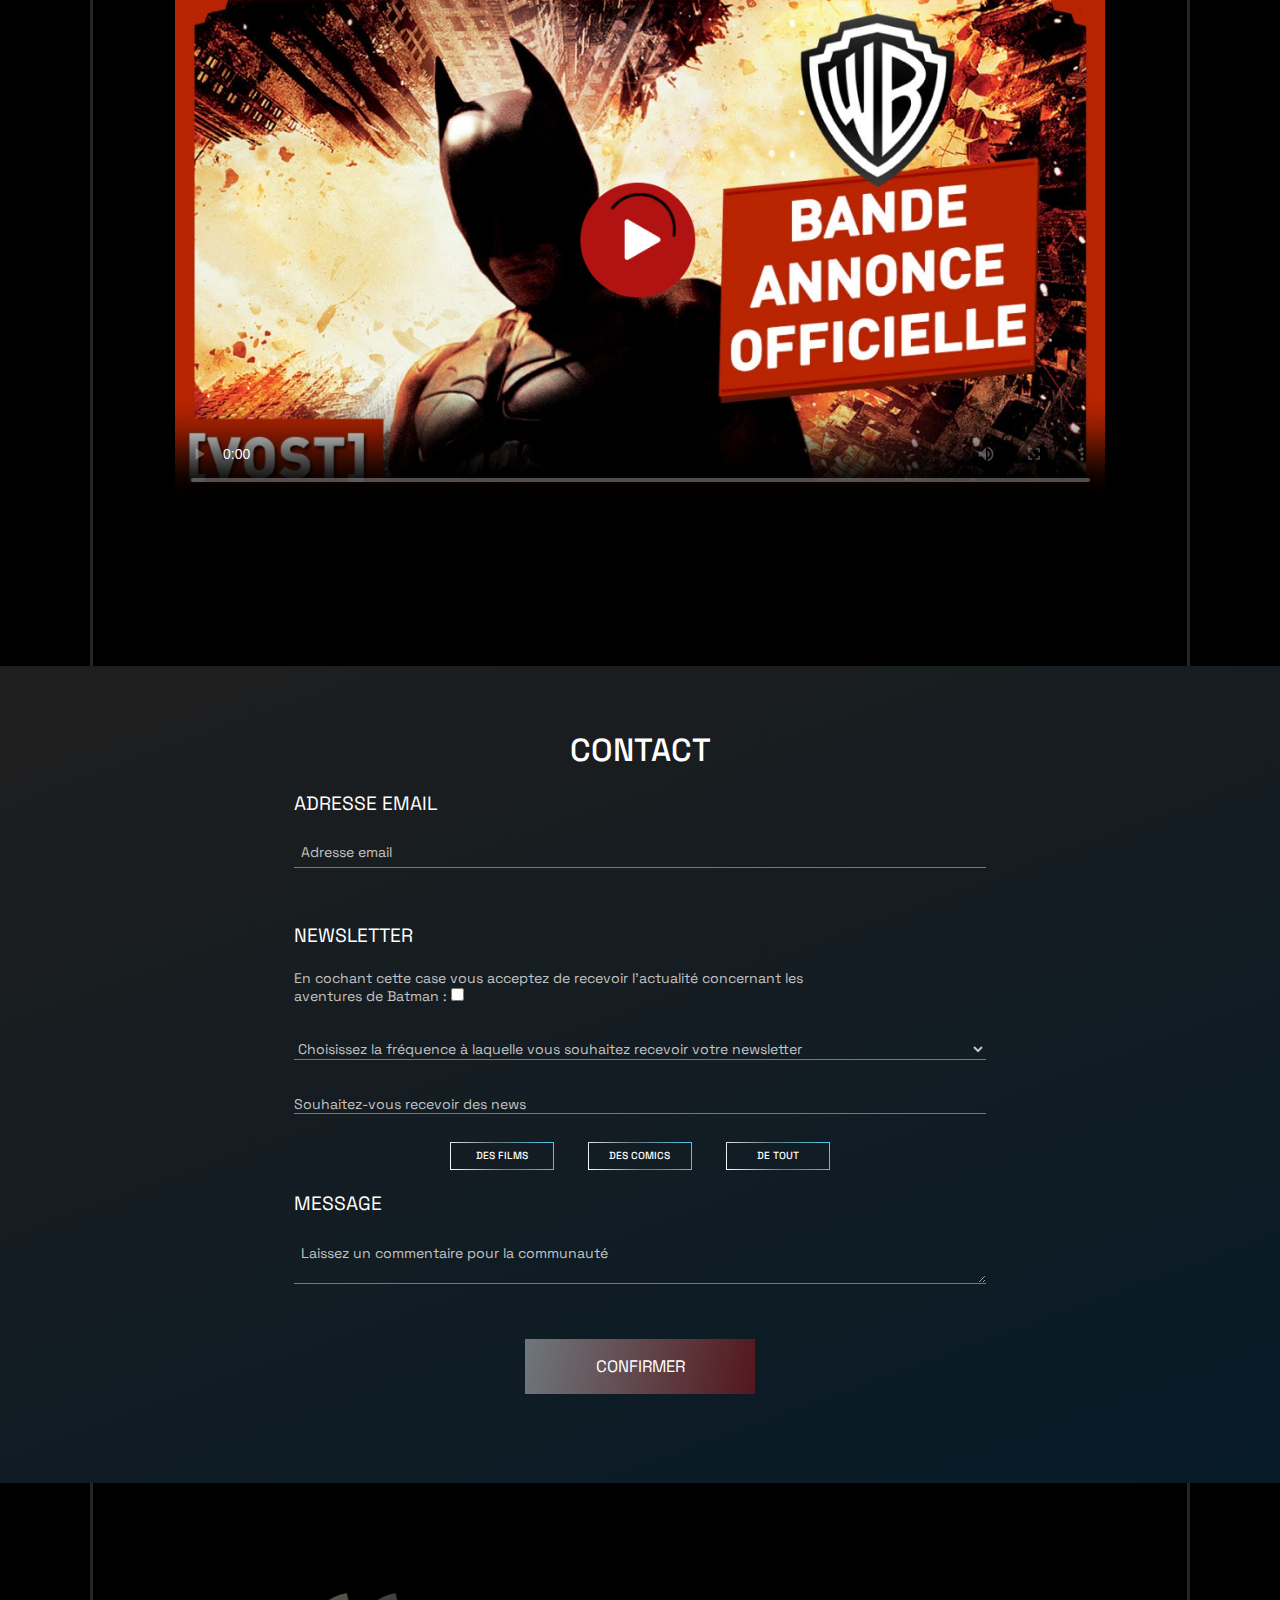
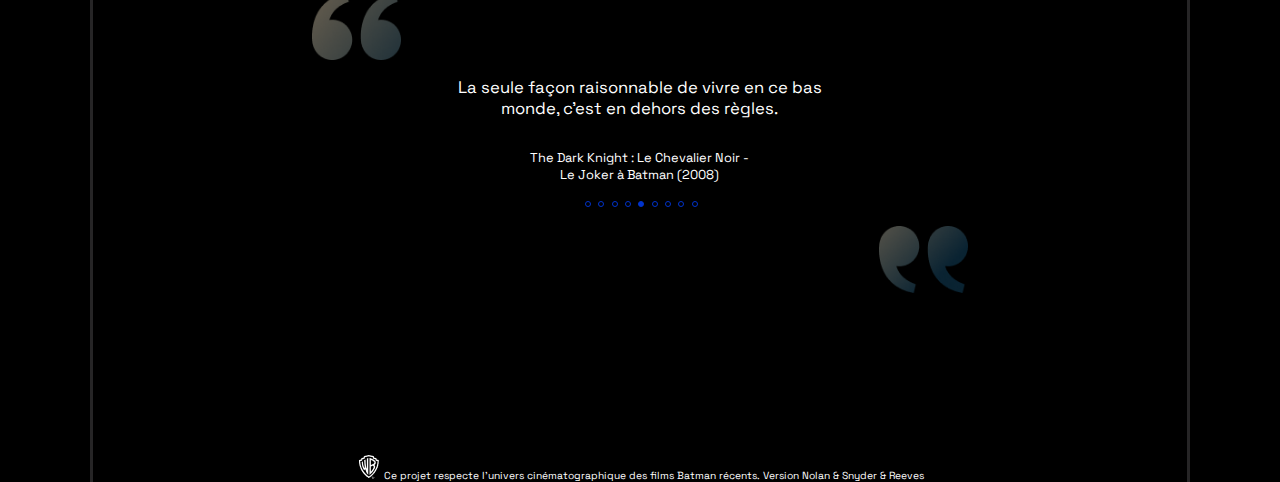
==== commit 7637bb66: "first commit" ====
--- a/index.html
+++ b/index.html
@@ -5,7 +5,6 @@
     <meta http-equiv="X-UA-Compatible" content="IE=edge">
     <meta name="viewport" content="width=device-width, initial-scale=1.0">
     <link rel="stylesheet" href="css/style.css">
-    <link rel="icon" type="image/x-icon" href="favicon.png" />
     <title>BatMan</title>
 </head>
 <body>
